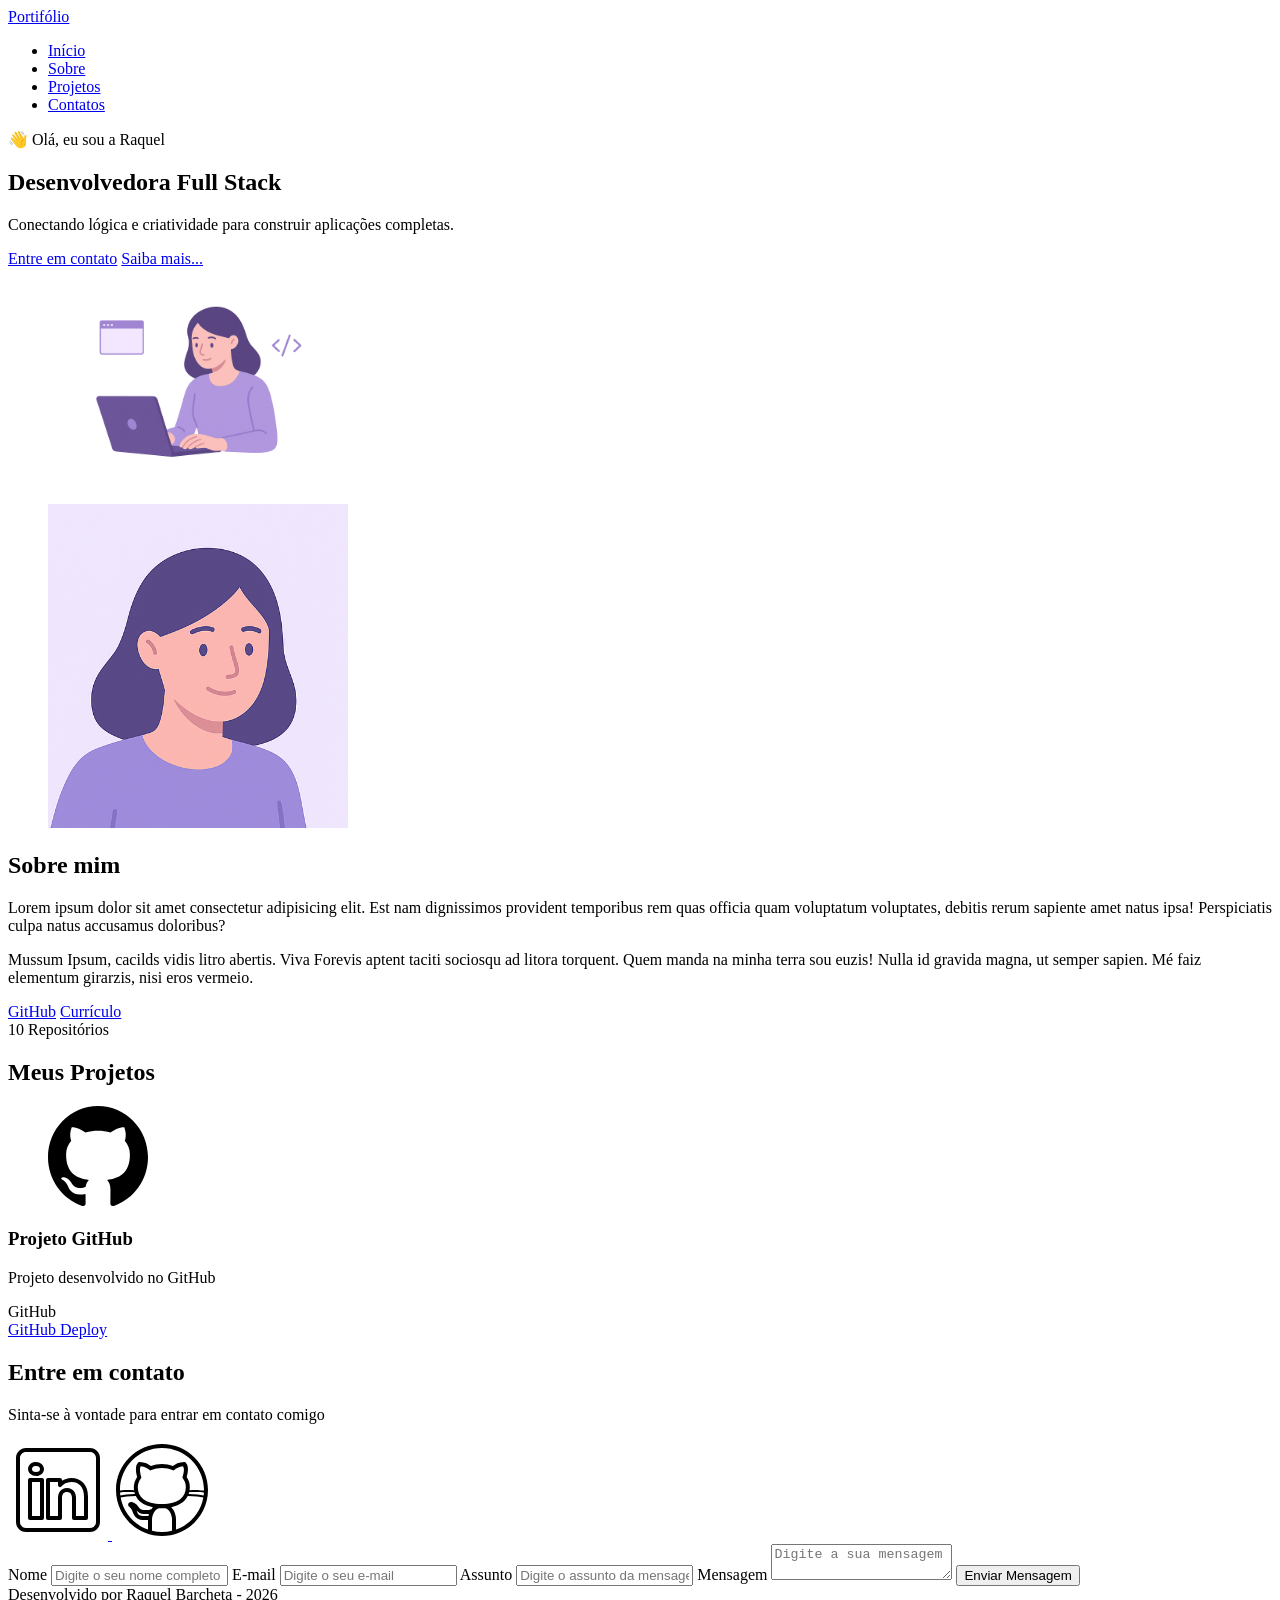
==== index.html @ bb1a2315 "New Feature: Criação do menu e Sucess" ====
<!DOCTYPE html>
<html lang="pt-br">
<head>
    <meta charset="UTF-8">
    <meta name="viewport" content="width=device-width, initial-scale=1.0">

    <meta name="author" content="Raquel Barcheta">

    <meta name="description" content="Portfólio Pessoal da Raquel Barcheta, 
                desenvolvedora Full Stack em formação. 
                Conheça meus projetos e entre em contato através das minhas redes.">            <meta name="author" content="Raquel Barcheta">

    <meta name="robots" content="index, follow">

    <link rel="icon" type="image/svg+xml" href="./assets/img/favicon.svg">

    <title>Portifólio da Raquel Barcheta</title>
</head>
<body>

    <!-- Cabeçalho da Página -->
    <header>

        <!-- Título do cabeçalho -->
        <a href="index.html" id="titulo">Portifólio</a>

        <!-- Menu de Navegação  -->
        <nav>
            <ul class="menu-list">
                <li><a href="#hero">Início</a> </li>
                <li><a href="#about">Sobre</a> </li>
                <li><a href="#projects">Projetos</a> </li>
                <li><a href="#contact">Contatos</a> </li>
            </ul>
        </nav>

    </header>

    <!-- Seção Principal da Página -->
    <main>

        <!-- Seção Hero -->
         <selection id="hero" class="section-container hero-container">

            <!-- Boas Vindas -->
             <article>
                <span>👋 Olá, eu sou a Raquel</span>
                <h1>Desenvolvedora Full Stack</h1>
                <p>Conectando lógica e criatividade para construir aplicações completas.</p>

                <div>
                    <a href="#contact">Entre em contato</a>
                    <a href="#about">Saiba mais...</a>
                </div>

             </article>

             <!-- Imagem da Seção Hero -->
              <figure class="hero-image">
                <img 
                src="./assets/img/foto_dev_woman.svg"
                width="300px"
                alt="Foto do autor do site"
                class="float-animation"
                > 
              </figure>

         </selection>

         <!-- Seção Sobre mim -->
         <selection id="about" class="section-container about-container">

            <!-- Imagem da Seção About -->
            <figure class="about-image">
                <img
                src="./assets/img/avatar_dev_woman.svg"
                width="300px"
                alt="Foto - Perfil do autor do site"
                >
            </figure>

            <!-- Conteúdo da Seção About -->
             <article class="about-content">
                 
                 <h2>Sobre mim</h2>
                 <p>Lorem ipsum dolor sit amet consectetur adipisicing elit. Est nam dignissimos provident temporibus rem quas officia quam voluptatum voluptates, debitis rerum sapiente amet natus ipsa! Perspiciatis culpa natus accusamus doloribus?
                 </p>
                 <p>Mussum Ipsum, cacilds vidis litro abertis.  Viva Forevis aptent taciti sociosqu ad litora torquent. Quem manda na minha terra sou euzis! Nulla id gravida magna, ut semper sapien. Mé faiz elementum girarzis, nisi eros vermeio.
                 </p>

                 <!-- Links (Github + Currículo) e Dados do GitHub -->
                  <div class="about-buttons-data">

                    <!-- Links -->
                     <div class="buttons-container">
                        <a href="#" target="_blank" class="botao">GitHub</a>
                        <a href="#" target="_blank" class="botao-outline">Currículo</a>
                     </div>

                     <!-- Dados - Repósitório do Github -->
                      <div class="data-container">

                        <!-- Numero de Seguidores -->
                         <div class="data-item">
                            <span class="data-number">10</span>
                            <span class="data-label">Repositórios</span>
                         </div>

                     </div>

                  </div>
             </article>
            
         </selection>

         <!-- Seção Projetos -->
         <selection id="projects">
            
            <h2>Meus Projetos</h2>
 
            <!-- Swiper Container -->
            <div class="swiper projects-swiper">
                        
            <!-- Ícone da Tecnologia padrão do projeto -->
            <figure class="project-image">
            <img src="./assets/icons/languages/github.svg"
            alt="Ícone do GitHub"
            width="100px"
            >

            </figure>
            
            <!-- Conteúdo do Projeto -->
            <div class="project-content">
            
            <h3>Projeto GitHub</h3>
            <p>Projeto desenvolvido no GitHub</p>
            
            <!-- Tags do Projeto -->
            <div class="project-tags">

            <span class="tag">GitHub</span>
            
            </div>
            
            <!-- Links do Projeto -->
            <div class="project-buttons">
            <a href="#" target="_blank" class="botao botao-sm">
            GitHub
            </a>

            <a href="#" target="_blank" class="botao-outline botao-sm">
            Deploy
            </a>
            </div>
            
            </div>
            
            </article>
            
            </div>
            
            </div>
            
            <!-- Botões de Navegação -->
            <div class="swiper-button-next"></div>
            <div class="swiper-button-prev"></div>
            
            <!-- Paginação -->
            <div class="swiper-pagination"></div>
            
            </div>
            
         </selection>

         <!-- Seção Contatos -->
         <selection id="contact" class="section-container contact-container">

            <!-- Redes Sociais -->
             <article>

                <h2>Entre em contato</h2>
                <p>Sinta-se à vontade para entrar em contato comigo</p>

                <!-- Links para as Redes Sociais -->
                 <div class="social-container">

                    <a href="#" target="_blank" class="social-icon" aria-label="LinkedIn">
                        <img
                        src="./assets/icons/social/linkedin.svg"
                        alt="Link para o LinkedIn"
                        >
                    </a>

                    <a href="#" target="_blank" class="social-icon" aria-label="GitHub">
                        <img
                        src="./assets/icons/social/github.svg"
                        alt="Link para o GitHub"
                        >
                    </a>

                 </div>
             </article>


             <!-- Formulário de Contato -->
              <form id="formulario">

                <label for="nome">Nome</label>
                <input id="nome" name="nome" type="text" placeholder="Digite o seu nome completo">
                <span id="erro-nome"></span>

                <label for="email">E-mail</label>
                <input id="email" name="email" type="text" placeholder="Digite o seu e-mail">
                <span id="erro-email"></span>

                <label for="assunto">Assunto</label>
                <input id="assunto" name="assunto" type="text" placeholder="Digite o assunto da mensagem">
                <span id="erro-assunto"></span>

                <label for="mensagem">Mensagem</label>
                <textarea id="mensagem" name="mensagem" type="text" placeholder="Digite a sua mensagem"></textarea>
                <span id="erro-mensagem"></span>

                <button class="botao" type="submit">Enviar Mensagem</button>

              </form>
            
         </selection>


    </main>

    <!-- Rodapé da Página -->
    <footer>
        Desenvolvido por Raquel Barcheta - 2026
    </footer>

</body>
</html>
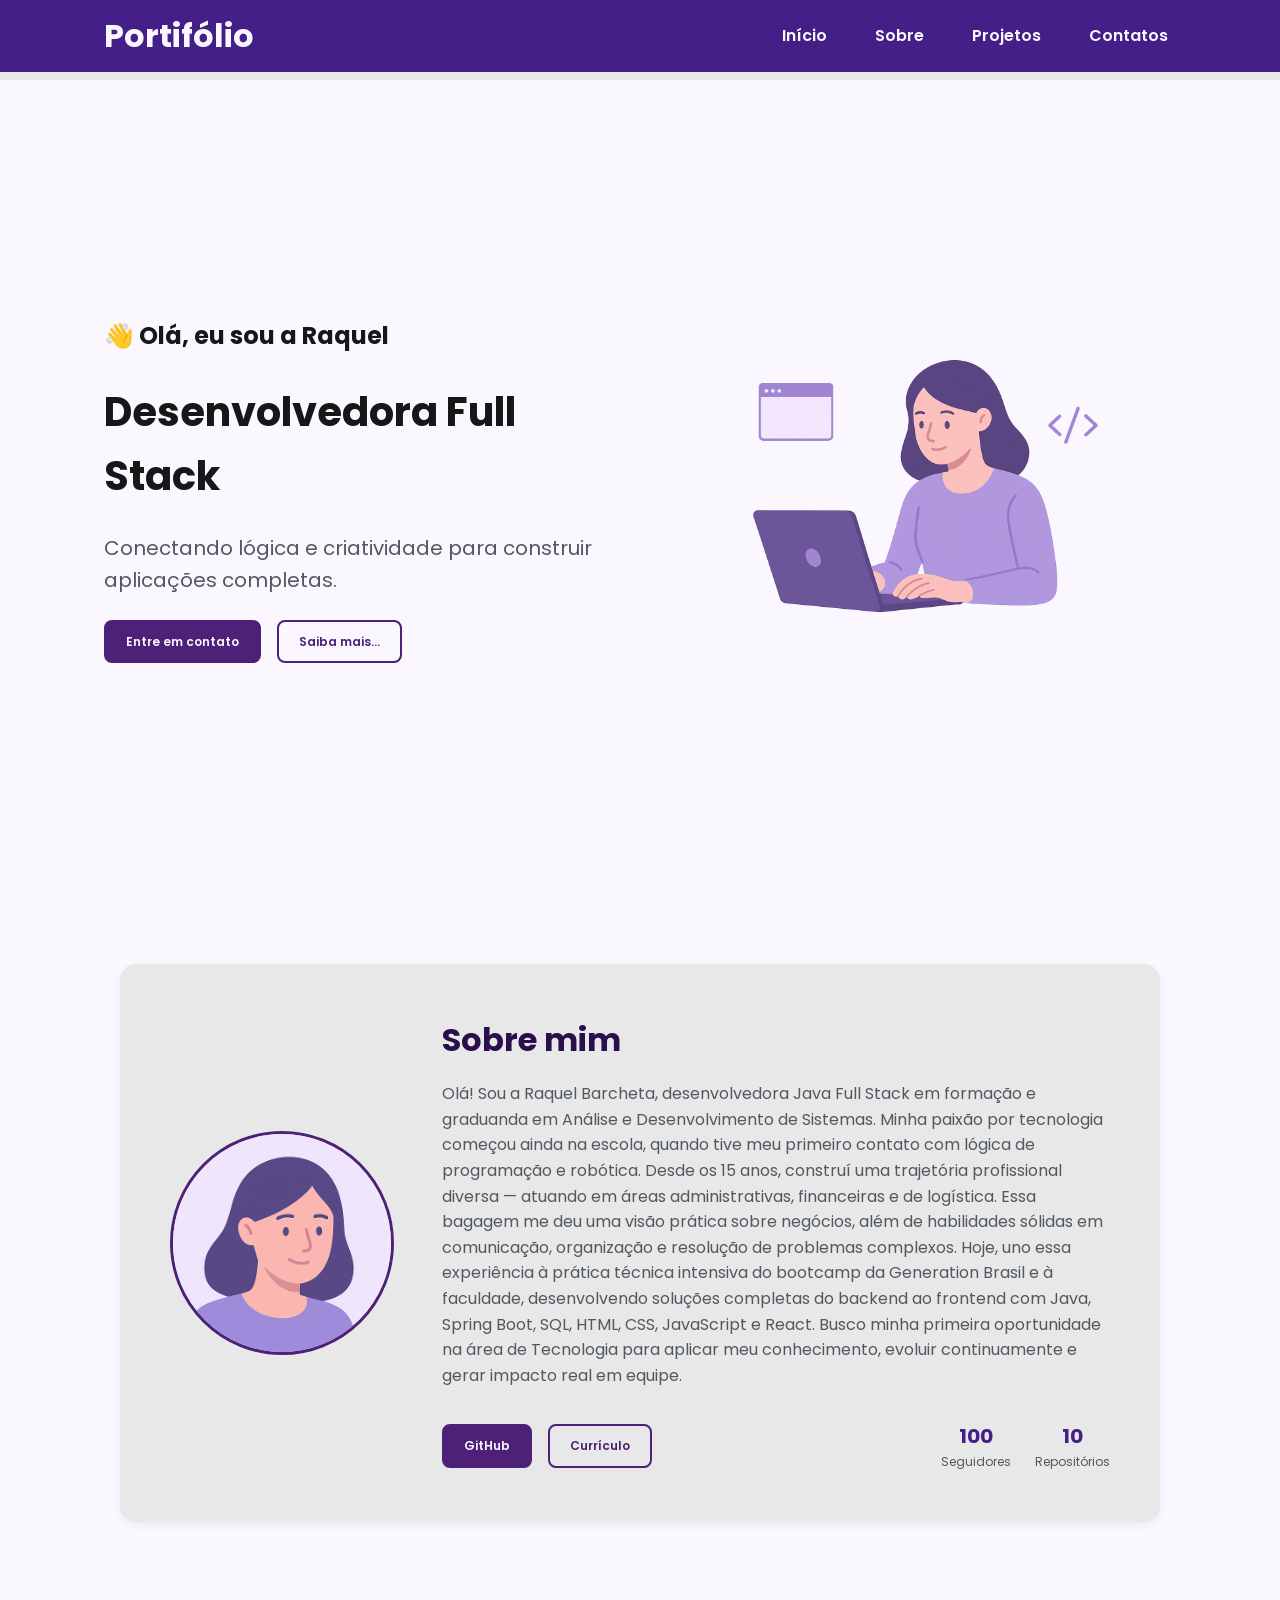
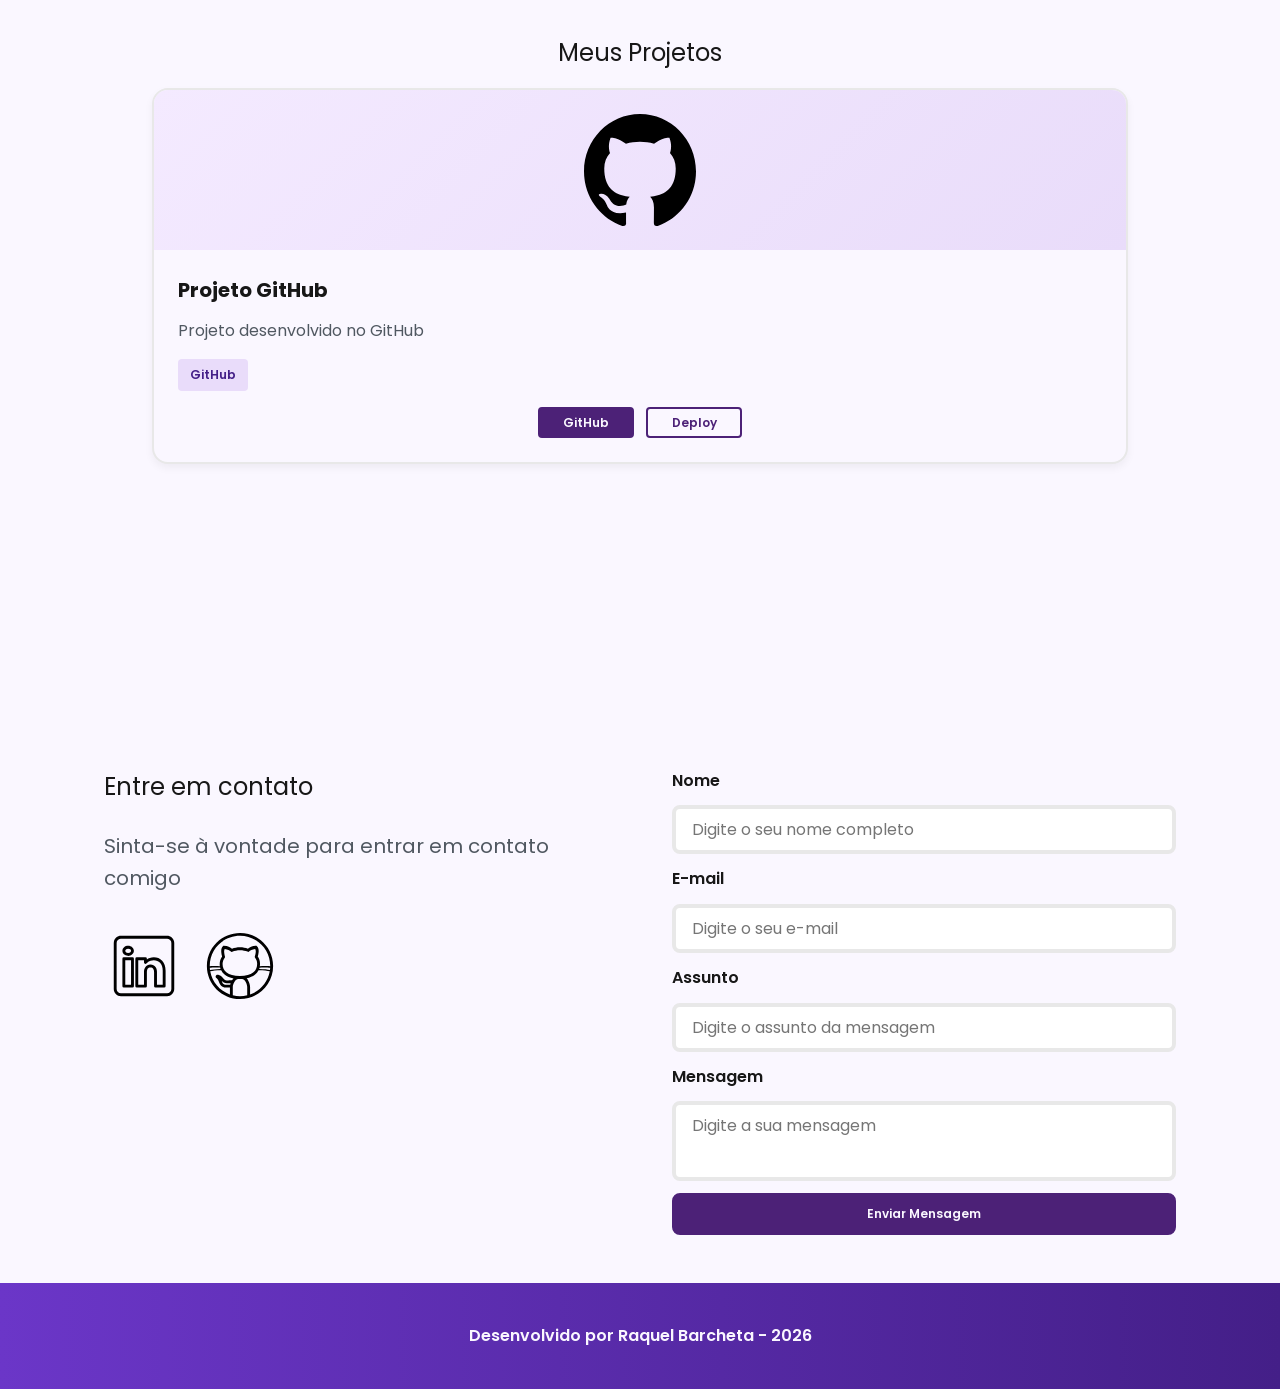
==== commit 60aec980: "Adicionando estilização" ====
--- a/index.html
+++ b/index.html
@@ -1,210 +1,207 @@
 <!DOCTYPE html>
 <html lang="pt-br">
+
 <head>
+
+    <!-- Fontes do Google -->
+    <link rel="preconnect" href="https://fonts.googleapis.com">
+    <link rel="preconnect" href="https://fonts.gstatic.com" crossorigin>
+    
+    <!-- Fonte do Google - Poppins -->
+    <link href="https://fonts.googleapis.com/css2?family=Poppins&display=swap" rel="stylesheet">
+
     <meta charset="UTF-8">
     <meta name="viewport" content="width=device-width, initial-scale=1.0">
 
     <meta name="author" content="Raquel Barcheta">
 
-    <meta name="description" content="Portfólio Pessoal da Raquel Barcheta, 
-                desenvolvedora Full Stack em formação. 
-                Conheça meus projetos e entre em contato através das minhas redes.">            <meta name="author" content="Raquel Barcheta">
+    <meta name="description" content="Portifólio Pessoal da Raquel Barcheta, desenvolvedora Full Stack em formação. Conheça meus projetos e entre em contato através das minhas redes.">
 
     <meta name="robots" content="index, follow">
 
     <link rel="icon" type="image/svg+xml" href="./assets/img/favicon.svg">
+
+    <!-- CSS principal da página -->
+    <link rel="stylesheet" href="./assets/css/styles.css">
 
     <title>Portifólio da Raquel Barcheta</title>
 </head>
+
 <body>
 
-    <!-- Cabeçalho da Página -->
+    <!-- Cabeçalho da página -->
     <header>
 
-        <!-- Título do cabeçalho -->
-        <a href="index.html" id="titulo">Portifólio</a>
-
-        <!-- Menu de Navegação  -->
-        <nav>
-            <ul class="menu-list">
-                <li><a href="#hero">Início</a> </li>
-                <li><a href="#about">Sobre</a> </li>
-                <li><a href="#projects">Projetos</a> </li>
-                <li><a href="#contact">Contatos</a> </li>
-            </ul>
-        </nav>
+        <div class="menu-content">
+
+            <!-- Título do cabeçalho -->
+            <a href="index.html" id="titulo">Portifólio</a>
+
+            <!-- Menu de navegação opções -->
+            <nav>
+                <ul class="menu-list">
+                    <li><a href="#hero">Início</a></li>
+                    <li><a href="#about">Sobre</a></li>
+                    <li><a href="#projects">Projetos</a></li>
+                    <li><a href="#contact">Contatos</a></li>
+                </ul>
+            </nav>
+        </div>
 
     </header>
 
-    <!-- Seção Principal da Página -->
+    <!-- Seção principal da página -->
     <main>
 
         <!-- Seção Hero -->
-         <selection id="hero" class="section-container hero-container">
-
-            <!-- Boas Vindas -->
-             <article>
+        <section id="hero" class="section-container hero-container">
+
+            <!-- Mensagem de Boas-vindas -->
+            <article class="hero-content">
                 <span>👋 Olá, eu sou a Raquel</span>
                 <h1>Desenvolvedora Full Stack</h1>
                 <p>Conectando lógica e criatividade para construir aplicações completas.</p>
 
-                <div>
-                    <a href="#contact">Entre em contato</a>
-                    <a href="#about">Saiba mais...</a>
-                </div>
-
-             </article>
-
-             <!-- Imagem da Seção Hero -->
-              <figure class="hero-image">
-                <img 
-                src="./assets/img/foto_dev_woman.svg"
-                width="300px"
-                alt="Foto do autor do site"
-                class="float-animation"
-                > 
-              </figure>
-
-         </selection>
-
-         <!-- Seção Sobre mim -->
-         <selection id="about" class="section-container about-container">
-
-            <!-- Imagem da Seção About -->
+                <div class="buttons-container">
+                    <a href="#contact" class="botao">Entre em contato</a>
+                    <a href="#about" class="botao-outline">Saiba mais...</a>
+                </div>
+
+            </article>
+
+            <!-- Imagem da seção Hero -->
+            <figure class="hero-image">
+                <img src="./assets/img/foto_dev_woman.svg" alt="Foto do autor do site" class="float-animation">
+            </figure>
+
+        </section>
+
+        <!-- Seção Sobre mim -->
+        <section id="about" class="section-container about-container">
+
+            <!-- Imagem da seção About -->
             <figure class="about-image">
-                <img
-                src="./assets/img/avatar_dev_woman.svg"
-                width="300px"
-                alt="Foto - Perfil do autor do site"
-                >
+                <img src="./assets/img/avatar_dev_woman.svg" width="300px" alt="Foto - Perfil do autor do site">
             </figure>
 
-            <!-- Conteúdo da Seção About -->
-             <article class="about-content">
-                 
-                 <h2>Sobre mim</h2>
-                 <p>Lorem ipsum dolor sit amet consectetur adipisicing elit. Est nam dignissimos provident temporibus rem quas officia quam voluptatum voluptates, debitis rerum sapiente amet natus ipsa! Perspiciatis culpa natus accusamus doloribus?
-                 </p>
-                 <p>Mussum Ipsum, cacilds vidis litro abertis.  Viva Forevis aptent taciti sociosqu ad litora torquent. Quem manda na minha terra sou euzis! Nulla id gravida magna, ut semper sapien. Mé faiz elementum girarzis, nisi eros vermeio.
-                 </p>
-
-                 <!-- Links (Github + Currículo) e Dados do GitHub -->
-                  <div class="about-buttons-data">
+            <!-- Conteúdo da seção About -->
+            <article class="about-content">
+                <h2>Sobre mim</h2>
+                <p>Olá! Sou a Raquel Barcheta, desenvolvedora Java Full Stack em formação e graduanda em Análise e Desenvolvimento de Sistemas.
+                Minha paixão por tecnologia começou ainda na escola, quando tive meu primeiro contato com lógica de programação e robótica. Desde os 15 anos, construí uma trajetória profissional diversa — atuando em áreas administrativas, financeiras e de logística.
+                Essa bagagem me deu uma visão prática sobre negócios, além de habilidades sólidas em comunicação, organização e resolução de problemas complexos.
+                Hoje, uno essa experiência à prática técnica intensiva do bootcamp da Generation Brasil e à faculdade, desenvolvendo soluções completas do backend ao frontend com Java, Spring Boot, SQL, HTML, CSS, JavaScript e React.
+                Busco minha primeira oportunidade na área de Tecnologia para aplicar meu conhecimento, evoluir continuamente e gerar impacto real em equipe.</p>
+
+                <!-- Links (GitHub, Currículo e Dados do GitHub) -->
+                <div class="about-buttons-data">
 
                     <!-- Links -->
-                     <div class="buttons-container">
+                    <div class="buttons-container">
                         <a href="#" target="_blank" class="botao">GitHub</a>
                         <a href="#" target="_blank" class="botao-outline">Currículo</a>
-                     </div>
-
-                     <!-- Dados - Repósitório do Github -->
-                      <div class="data-container">
-
-                        <!-- Numero de Seguidores -->
-                         <div class="data-item">
+                    </div>
+
+                    <!-- Dados - Repositório GitHub -->
+                    <div class="data-container">
+
+                        <!-- Número de seguidores -->
+                        <div class="data-item">
+                            <span class="data-number">100</span>
+                            <span class="data-label">Seguidores</span>
+                        </div>
+
+                        <!-- Número de repositórios -->
+                        <div class="data-item">
                             <span class="data-number">10</span>
                             <span class="data-label">Repositórios</span>
-                         </div>
-
-                     </div>
-
-                  </div>
-             </article>
-            
-         </selection>
-
-         <!-- Seção Projetos -->
-         <selection id="projects">
-            
+                        </div>
+
+                    </div>
+
+                </div>
+
+            </article>
+
+        </section>
+
+        <!-- Seção de Projetos -->
+        <section id="projects" class="section-container projects-container">
+
             <h2>Meus Projetos</h2>
- 
-            <!-- Swiper Container -->
+
+            <!-- Swiper Container - Carrossel, conjunto inteiro -->
             <div class="swiper projects-swiper">
-                        
-            <!-- Ícone da Tecnologia padrão do projeto -->
-            <figure class="project-image">
-            <img src="./assets/icons/languages/github.svg"
-            alt="Ícone do GitHub"
-            width="100px"
-            >
-
-            </figure>
-            
-            <!-- Conteúdo do Projeto -->
-            <div class="project-content">
-            
-            <h3>Projeto GitHub</h3>
-            <p>Projeto desenvolvido no GitHub</p>
-            
-            <!-- Tags do Projeto -->
-            <div class="project-tags">
-
-            <span class="tag">GitHub</span>
-            
+                <!-- Passagem dos cards - Faz o efeito -->
+                <div class="swiper-wrapper">
+
+                    <!-- Slide que vai estar dentro da wrapper -->
+                    <div class="swiper-slide">
+
+                        <!-- Card e o seu conteúdo -->
+                        <article class="project-card">
+
+                            <!-- Ícone da Tecnologia padrão do projeto -->
+                            <figure class="project-image">
+                                <img src="./assets/icons/languages/github.svg" alt="Ícone do GitHub" width="100px">
+                            </figure>
+
+                            <!-- Conteúdo do Card -->
+                            <div class="project-content">
+
+                                <h3>Projeto GitHub</h3>
+                                <p>Projeto desenvolvido no GitHub</p>
+
+                                <!-- Tags do Projeto -->
+                                <div class="project-tags">
+                                    <span class="tag">GitHub</span>
+                                </div>
+
+                                <!-- Links do Projeto -->
+                                <div class="project-buttons">
+                                    <a href="#" target="_blank" class="botao botao-sm">GitHub</a>
+                                    <a href="#" target="_blank" class="botao-outline botao-sm">Deploy</a>
+                                </div>
+
+                            </div>
+
+                        </article>
+                    </div>
+                </div>
+
+                <!-- Botões de Navegação -->
+                <div class="swiper-button-next"></div>
+                <div class="swiper-button-prev"></div>
+
+                <!-- Paginação -->
+                <div class="swiper-pagination"></div>
+
             </div>
-            
-            <!-- Links do Projeto -->
-            <div class="project-buttons">
-            <a href="#" target="_blank" class="botao botao-sm">
-            GitHub
-            </a>
-
-            <a href="#" target="_blank" class="botao-outline botao-sm">
-            Deploy
-            </a>
-            </div>
-            
-            </div>
-            
-            </article>
-            
-            </div>
-            
-            </div>
-            
-            <!-- Botões de Navegação -->
-            <div class="swiper-button-next"></div>
-            <div class="swiper-button-prev"></div>
-            
-            <!-- Paginação -->
-            <div class="swiper-pagination"></div>
-            
-            </div>
-            
-         </selection>
-
-         <!-- Seção Contatos -->
-         <selection id="contact" class="section-container contact-container">
-
-            <!-- Redes Sociais -->
-             <article>
-
+        </section>
+
+        <!-- Seção de Contatos -->
+        <section id="contact" class="section-container contact-container">
+
+            <!-- Redes sociais -->
+            <article class="contact-info">
                 <h2>Entre em contato</h2>
                 <p>Sinta-se à vontade para entrar em contato comigo</p>
 
-                <!-- Links para as Redes Sociais -->
-                 <div class="social-container">
-
+                <!-- Links para as redes sociais -->
+                <div class="social-container">
                     <a href="#" target="_blank" class="social-icon" aria-label="LinkedIn">
-                        <img
-                        src="./assets/icons/social/linkedin.svg"
-                        alt="Link para o LinkedIn"
-                        >
+                        <img src="./assets/icons/social/linkedin.svg" alt="Link para o LinkedIn">
                     </a>
 
                     <a href="#" target="_blank" class="social-icon" aria-label="GitHub">
-                        <img
-                        src="./assets/icons/social/github.svg"
-                        alt="Link para o GitHub"
-                        >
+                        <img src="./assets/icons/social/github.svg" alt="Link para o GitHub">
                     </a>
-
-                 </div>
-             </article>
-
-
-             <!-- Formulário de Contato -->
-              <form id="formulario">
+                </div>
+
+            </article>
+
+            <!-- Formulário de contato -->
+            <form id="formulario">
 
                 <label for="nome">Nome</label>
                 <input id="nome" name="nome" type="text" placeholder="Digite o seu nome completo">
@@ -219,22 +216,22 @@
                 <span id="erro-assunto"></span>
 
                 <label for="mensagem">Mensagem</label>
-                <textarea id="mensagem" name="mensagem" type="text" placeholder="Digite a sua mensagem"></textarea>
+                <textarea id="mensagem" name="mensagem" placeholder="Digite a sua mensagem"></textarea>
                 <span id="erro-mensagem"></span>
 
                 <button class="botao" type="submit">Enviar Mensagem</button>
 
-              </form>
-            
-         </selection>
-
+            </form>
+
+        </section>
 
     </main>
 
-    <!-- Rodapé da Página -->
+    <!-- Rodapé da página -->
     <footer>
         Desenvolvido por Raquel Barcheta - 2026
     </footer>
 
 </body>
+
 </html>
--- a/assets/css/styles.css
+++ b/assets/css/styles.css
@@ -0,0 +1,675 @@
+* {
+  margin: 0;
+  padding: 0;
+  box-sizing: border-box;
+  font-family: 'Poppins', sans-serif;
+  font-weight: 400;
+  text-decoration: none;
+  outline: none;
+}
+ 
+/* Variáveis */
+:root {
+    /* Paleta de Cores - Purple */
+    --purple-50: #f4eaff;
+    --purple-100: #e9dcfa;
+    --purple-200: #cdb3f0;
+    --purple-300: #b186e5;
+    --purple-400: #9460db;
+    --purple-500: #6b36c8;
+    --purple-600: #5b2ca0;
+    --purple-700: #4c2177;
+    --purple-800: #441f88;
+    --purple-900: #2a0e4d;
+    --purple-950: #1a0730;
+ 
+    /* Cores Neutras */
+    --gray-200: #e8e8e8;
+    --gray-400: #505861;
+    --black: #171717;
+    --white: #FAF7FF;
+ 
+    /* Cores de Estado */
+    --error: #e63946;
+ 
+    /* Sombras */
+    --shadow-sm: 0 0.25rem 0.5rem rgba(0, 0, 0, 0.05);
+    --shadow-md: 0 0.25rem 0.75rem rgba(107, 54, 200, 0.3);
+    --shadow-lg: 0 0.5rem 1.5rem rgba(107, 54, 200, 0.2);
+ 
+    /* Espaçamentos */
+    --spacing-xs: 0.5rem;
+    --spacing-sm: 1rem;
+    --spacing-md: 1.5rem;
+    --spacing-lg: 2rem;
+    --spacing-xl: 3rem;
+    --spacing-2xl: 4rem;
+ 
+    /* Tamanhos de Fonte */
+    --text-sm: 0.75rem;
+    --text-base: 1rem;
+    --text-lg: 1.25rem;
+    --text-xl: 1.5rem;
+    --text-2xl: 2rem;
+    --text-3xl: 2.5rem;
+ 
+    /* Border Radius */
+    --radius-sm: 0.25rem;
+    --radius-md: 0.5rem;
+    --radius-lg: 1rem;
+    --radius-xl: 2rem;
+    --radius-full: 50%;
+ 
+    /* Animação Padrão */
+    --transition-default: all 0.3s ease;
+}
+ 
+html {
+  scroll-behavior: smooth;
+}
+ 
+body {
+  display: flex;
+  flex-direction: column;
+  min-height: 100vh;
+  background-color: var(--white);
+  line-height: 1.6;
+  color: var(--black);
+}
+ 
+main {
+  flex: 1;
+}
+ 
+/* Seções - Base Comum */
+ 
+.section-container{
+  max-width: 70rem;
+  margin: 0 auto;
+  padding: var(--spacing-xl) var(--spacing-md);
+  scroll-margin-top: 6rem;
+}
+ 
+/* Botões */
+ 
+.buttons-container{
+  display: flex;
+  gap: var(--spacing-sm);
+}
+ 
+.botao,
+.botao-outline{
+  display: inline-block;
+  padding: 0.75rem 2rem;
+  border: 0.15rem solid transparent;
+  border-radius: var(--radius-md);
+  font-size: var(--text-base);
+  font-weight: 600;
+  text-align: center;
+  cursor: pointer;
+  transition: var(--transition-default);
+}
+ 
+.botao{
+  border-color: var(--purple-700);
+  background-color: var(--purple-500);
+  color: var(--white);
+}
+ 
+.botao:hover{
+  border-color: var(--purple-800);
+  background-color: var(--purple-700);
+  box-shadow: var(--shadow-md);
+  transform: translateY(-0.25rem);
+}
+ 
+.botao-outline{
+  border-color: var(--purple-700);
+  background-color: transparent;
+  color: var(--purple-700);
+}
+ 
+.botao-outline:hover{
+  border-color: var(--purple-700);
+  background-color: var(--purple-500);
+  color: var(--white);
+  transform: translateY(-0.25rem);
+}
+ 
+/* Botões pequenos - Card Projetos */
+ 
+.botao.botao-sm,
+.botao-outline.botao-sm {
+  min-width: 6rem;
+  padding: 0.25rem var(--spacing-sm);
+  border-width: 0.125rem;
+  border-radius: 0.25rem;
+  font-size: var(--text-sm);
+}
+ 
+/* Seção Header - Cabeçalho e Menu */
+ 
+header{
+  position: sticky;
+  top: 0;
+  z-index: 1000;
+  width: 100%;
+  height: 5rem;
+  border-bottom: var(--spacing-xs) solid var(--gray-200);
+  box-shadow: var(--purple-800);
+  background-color: var(--purple-800);
+}
+ 
+header a {
+  font-weight: 600;
+  color: var(--white);
+  transition: color 0.3s ease;
+}
+ 
+header a:hover {
+  color: var(--purple-100);
+}
+ 
+#titulo{
+  font-size: var(--text-2xl);
+  font-weight: 700;
+}
+ 
+.menu-content {
+  display: flex;
+  justify-content: space-between;
+  align-items: center;
+  max-width: 70rem;
+  height: 100%;
+  margin: 0 auto;
+  padding: 0 var(--spacing-md);
+}
+ 
+.menu-list {
+  display: flex;
+  gap: var(--spacing-lg);
+  list-style: none;
+}
+ 
+.menu-list a {
+  padding: var(--spacing-xs);
+}
+ 
+/* Seção Hero */
+.hero-container {
+  display: flex;
+  align-items: center;
+  gap: var(--spacing-2xl);
+  min-height: calc(100vh - 5rem);
+}
+ 
+.hero-content {
+  display: flex;
+  flex: 1;
+  flex-direction: column;
+  gap: var(--spacing-md);
+}
+ 
+.hero-content span {
+  font-size: var(--text-xl);
+  font-weight: 700;
+}
+ 
+.hero-content h1 {
+  font-size: var(--text-3xl);
+  font-weight: 700;
+}
+ 
+/* Configura todos os Paragrafos */
+ 
+.hero-content p,
+.about-content p,
+.contact-info p {
+  font-size: var(--text-lg);
+  color: var(--gray-400);
+}
+ 
+.hero-image {
+  display: flex;
+  flex: 1;
+  justify-content: center;
+}
+ 
+.hero-image img {
+  width: 100%;
+  max-width: 100%;
+  border-radius: var(--radius-xl);
+}
+
+/* Animação Flutuante */
+
+@keyframes float {
+  0%,
+  100% {
+    transform: translateY(0);
+   } 
+
+   50% {
+
+    transform: translateY(-1.25rem);
+
+   }
+ 
+}
+ 
+/* Usa animação */
+.float-animation {
+  animation: float 3s ease-in-out infinite;
+}
+
+/* Seção - Sobre Mim */
+
+.about-container {
+   scroll-margin-top: 3rem;
+   display: flex;
+   align-items: center;
+   gap: var(--spacing-xl);
+   max-width: 65rem;
+   margin: var(--spacing-2xl) auto;
+   padding: var(--spacing-xl);
+   border: 0.15rem solid var(--gray-200);
+   border-radius: var(--radius-lg);
+   background-color: var(--gray-200);
+   box-shadow: var(--shadow-sm);
+}
+
+.about-image {
+   display: flex;
+   justify-content: center;
+   align-items: center;
+   flex-shrink: 0;
+   width: 14rem;
+   height: 14rem;
+   border: 0.2rem solid var(--purple-700);
+   border-radius: 50%;
+   background: linear-gradient(135deg, var(--purple-50) 0%, var(--purple-100) 100%);
+   overflow: hidden;
+}
+
+.about-image img {
+   width: 100%;
+   height: 100%;
+   object-fit: cover;
+}
+
+.about-content {
+   display: flex;
+   flex: 1;
+   flex-direction: column;
+   text-align: left;
+}
+
+.about-content h2 {
+   margin-bottom: var(--spacing-sm);
+   font-size: var(--text-2xl);
+   font-weight: 700;
+   color: var(--purple-900);
+}
+
+.about-content p {
+   margin-bottom: var(--spacing-lg);
+   font-size: var(--text-base);
+   line-height: 1.6;
+   color: var(--gray-400);
+}
+
+/* Botões e Dados */
+
+.about-buttons-data {
+   display: flex;
+   justify-content: space-between;
+   align-items: center;
+   gap: var(--spacing-md);
+   margin-top: auto;
+}
+
+.buttons-container {
+   display: flex;
+   gap: var(--spacing-sm);
+}
+
+.botao {
+   padding: 0.625rem 1.25rem;
+   border-radius: var(--radius-md);
+   background-color: var(--purple-700);
+   font-size: var(--text-sm);
+   font-weight: 600;
+   color: var(--white);
+   text-decoration: none;
+   transition: var(--transition-default);
+}
+
+.botao:hover {
+   background-color: var(--purple-800);
+}
+
+.botao-outline {
+   padding: 0.625rem 1.25rem;
+   border: 0.125rem solid var(--purple-700);
+   border-radius: var(--radius-md);
+   background-color: transparent;
+   font-size: var(--text-sm);
+   font-weight: 600;
+   color: var(--purple-700);
+   text-decoration: none;
+   transition: var(--transition-default);
+}
+
+.botao-outline:hover {
+   background-color: var(--purple-700);
+   color: var(--white);
+}
+
+.data-container {
+   display: flex;
+   gap: var(--spacing-md);
+}
+
+.data-item {
+   display: flex;
+   flex-direction: column;
+   align-items: center;
+}
+
+.data-number {
+   font-size: var(--text-lg);
+   font-weight: 700;
+   color: var(--purple-800);
+}
+
+.data-label {
+   font-size: var(--text-sm);
+   color: var(--gray-400);
+}
+
+/* Projects */
+
+.projects-container {
+   scroll-margin-top: 3rem;
+   margin: var(--spacing-2xl) auto;
+   text-align: center;
+}
+
+.projects-swiper {
+   position: relative;
+   width: 100%;
+   padding: var(--spacing-sm) var(--spacing-xl) var(--spacing-xl);
+   overflow: hidden;
+}
+
+/* Card Projetos */
+
+.project-card {
+   display: flex;
+   flex-direction: column;
+   width: 100%;
+   height: 100%;
+   border: 0.15rem solid var(--gray-200);
+   border-radius: var(--radius-lg);
+   background-color: var(--white);
+   box-shadow: var(--shadow-sm);
+   overflow: hidden;
+   transition: var(--transition-default);
+}
+
+.project-card:hover {
+   box-shadow: var(--spacing-lg);
+}
+
+.project-image {
+   display: flex;
+   justify-content: center;
+   align-items: center;
+   width: 100%;
+   height: 10rem;
+   background: linear-gradient(135deg, var(--purple-50) 0%, var(--purple-100) 100%);
+}
+
+.project-image img {
+   width: 75%;
+   height: 75%;
+   max-width: 7rem;
+   max-height: 7rem;
+   object-fit: contain;
+   transition: transform 0.3s ease;
+}
+
+.project-content {
+   display: flex;
+   flex: 1;
+   flex-direction: column;
+   padding: var(--spacing-md);
+   text-align: left;
+}
+
+.project-content h3 {
+   margin-bottom: 0.75rem;
+   font-size: var(--text-lg);
+   font-weight: 700;
+}
+
+.project-content p {
+   flex: 1;
+   margin-bottom: var(--spacing-sm);
+   font-size: var(--text-base);
+   color: var(--gray-400);
+}
+
+.project-tags {
+   display: flex;
+   flex-wrap: wrap;
+   gap: var(--spacing-xs);
+}
+
+.tag{
+   padding: 0.375rem 0.75rem;
+   border-radius: var(--radius-sm);
+   background-color: var(--purple-100);
+   font-size: var(--text-sm);
+   font-weight: 600;
+   color: var(--purple-800);
+}
+
+.project-buttons {
+   display: flex;
+   justify-content: center;
+   align-items: center;
+   gap: 0.75rem;
+   margin-top: var(--spacing-sm);
+}
+
+/* Configuração do Swiper */
+ 
+.swiper-wrapper {
+    align-items: stretch;
+}
+ 
+.swiper-slide {
+    display: flex;
+    height: auto;
+}
+ 
+/* Botões do Swiper (navegação) */
+.swiper-button-next,
+.swiper-button-prev {
+    width: 3rem;
+    height: 3rem;
+}
+ 
+.swiper-button-next:after,
+.swiper-button-prev:after {
+    font-size: var(--text-lg);
+    color: var(--purple-500);
+}
+ 
+.swiper-button-next:hover:after,
+.swiper-button-prev:hover:after {
+    color: var(--purple-800);
+}
+ 
+/* Indicadores de paginação */
+.swiper-pagination-bullet {
+    width: 0.75rem;
+    height: 0.75rem;
+    background-color: var(--gray-200);
+    opacity: 1;
+}
+ 
+.swiper-pagination-bullet-active {
+    width: var(--spacing-lg);
+    border-radius: var(--radius-sm);
+    background-color: var(--purple-500);
+}
+
+/* Seção de Contatos */
+
+.contact-container {
+   display: grid;
+   grid-template-columns: 1fr 1fr;
+   gap: var(--spacing-2xl);
+}
+
+/* Redes Sociais */
+
+.contact-info h2 {
+   margin-bottom: var(--spacing-md);
+}
+
+.contact-info p {
+   margin-bottom: var(--spacing-lg);
+}
+
+.social-container {
+   display: flex;
+   justify-content: flex-start;
+   align-items: center;
+   gap: var(--spacing-sm);
+}
+
+.social-icon {
+   width: 5rem;
+   height: 5rem;
+   padding: 0.25rem;
+   border-radius: var(--radius-md);
+   transition: var(--transition-default);
+}
+
+.social-icon img {
+   width: 100%;
+   filter: brightness(0) saturate(100%);
+   transition: filter 0.3s ease;
+}
+
+.social-icon img:hover {
+  filter: brightness(0) 
+          saturate(100%) 
+          invert(42%) 
+          sepia(93%) 
+          saturate(1352%) 
+          hue-rotate(243deg) 
+          brightness(79%) 
+          contrast(91%);
+}
+
+form {
+   display: flex;
+   flex-direction: column;
+   gap: 0.75rem;
+}
+
+form label {
+   font-size: var(--text-base);
+   font-weight: 600;
+}
+
+form input,
+form textarea {
+   width: 100%;
+   padding: 0.5rem var(--spacing-sm);
+   border: 0.25rem solid var(--gray-200);
+   border-radius: var(--radius-md);
+   font-family: inherit;
+   font-size: var(--text-base);
+   transition: border-color 0.3s ease;
+}
+
+form input:focus
+form textarea:focus {
+   border-color: var(--purple-500);
+   outline: none;
+}
+
+form textarea {
+   min-height: 5rem;
+   resize: none;
+}
+
+form span {
+   margin-top: -0.75rem;
+   font-size: var(--text-sm);
+   color: var(--error);
+}
+
+/* Seção Sucesso */
+
+.success-container {
+    display: flex;
+    justify-content: center;
+    align-items: center;
+    min-height: calc(100vh - 5rem - 6.5rem);
+    padding: var(--spacing-xl) var(--spacing-md);
+}
+
+.success-content {
+    display: flex;
+    flex-direction: column;
+    align-items: center;
+    max-width: 32rem;
+    padding: var(--spacing-2xl) var(--spacing-xl);
+    border: 0.15rem solid var(--gray-200);
+    border-radius: var(--radius-lg);
+    background-color: var(--gray-200);
+    box-shadow: var(--shadow-sm);
+    text-align: center;
+}
+
+.success-icon {
+    display: flex;
+    justify-content: center;
+    align-items: center;
+    margin-bottom: var(--spacing-md);
+}
+
+.success-icon img {
+    width: 100%;
+    max-width: 12rem;
+    height: auto;
+}
+
+.success-content h1 {
+    margin-bottom: var(--spacing-xs);
+    font-size: var(--text-2xl);
+    font-weight: 700;
+    color: var(--purple-900);
+}
+
+.success-content p {
+    margin-bottom: var(--spacing-lg);
+    font-size: var(--text-lg);
+    color: var(--gray-400);
+}
+
+/* Footer */
+
+footer {
+    padding: 2.5rem;
+    background: linear-gradient(to right, var(--purple-500), var(--purple-800));
+    font-weight: 600;
+    text-align: center;
+    color: var(--white);
+}
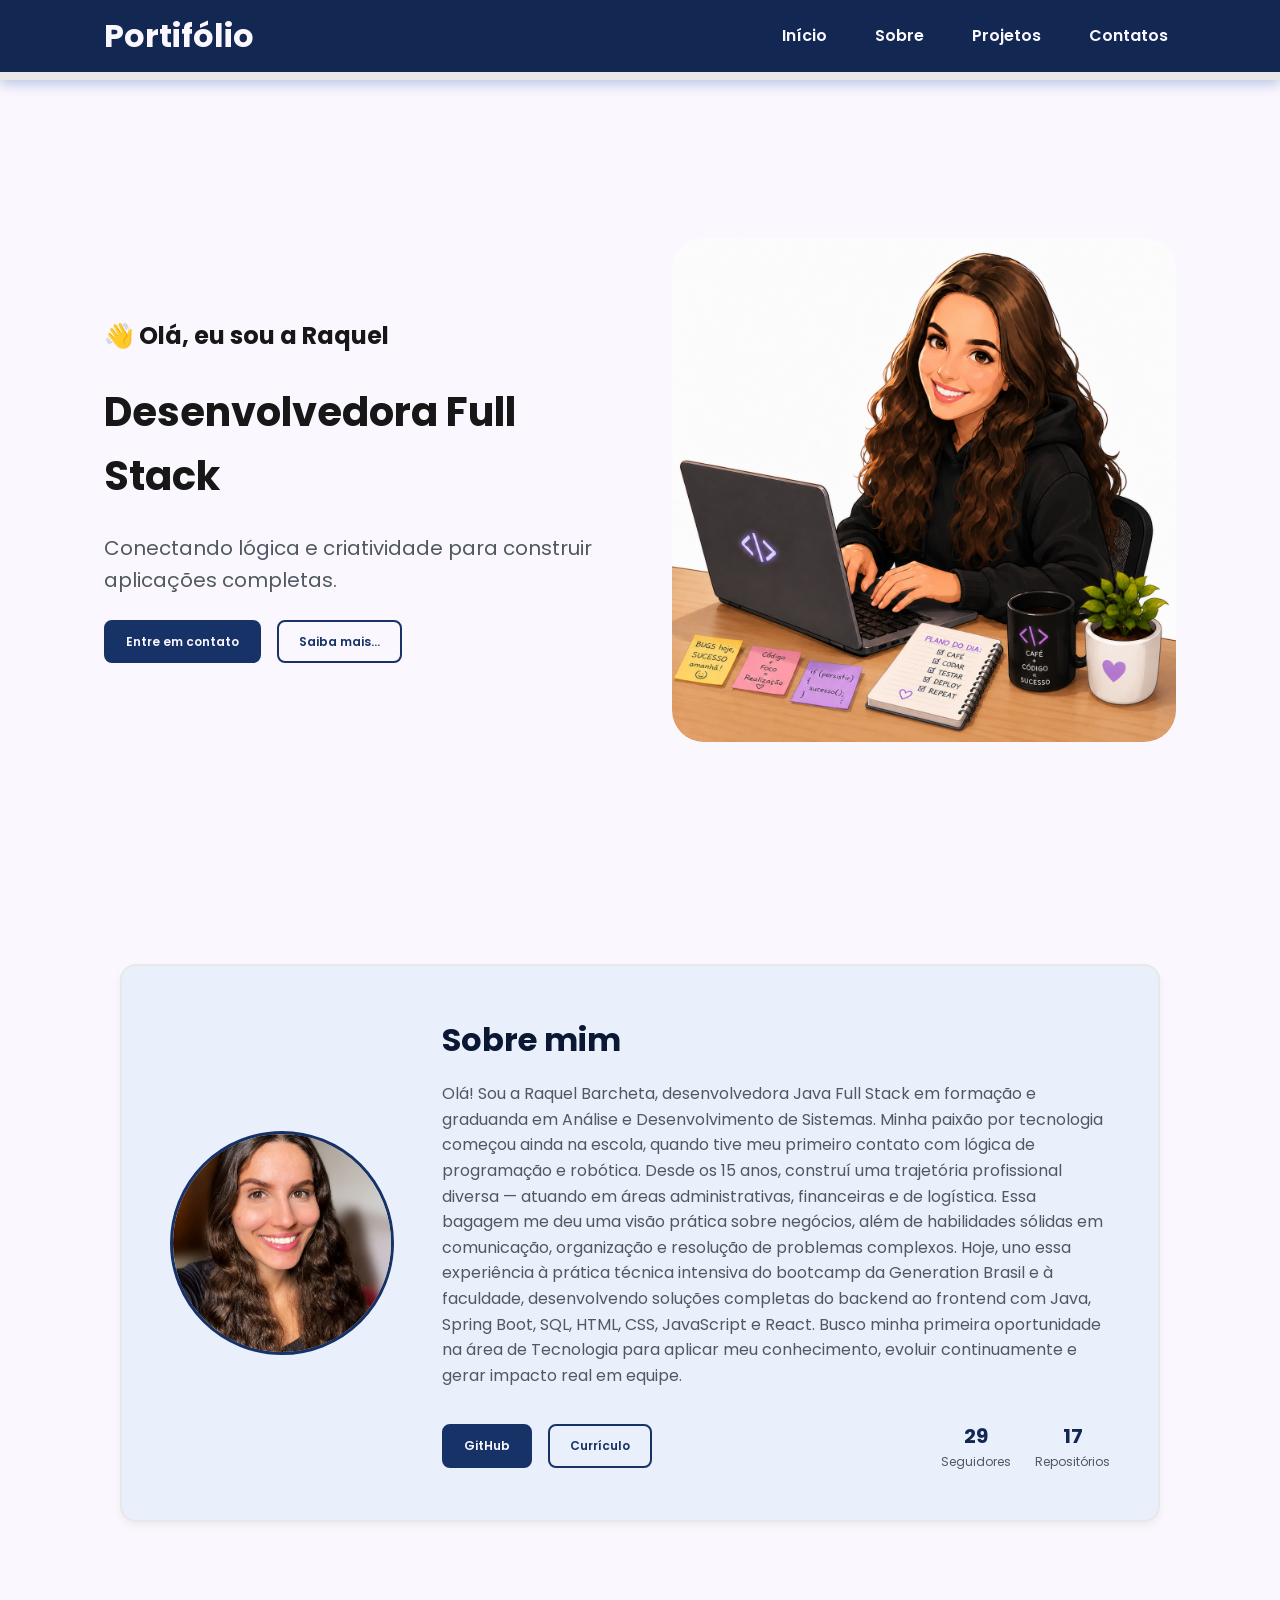
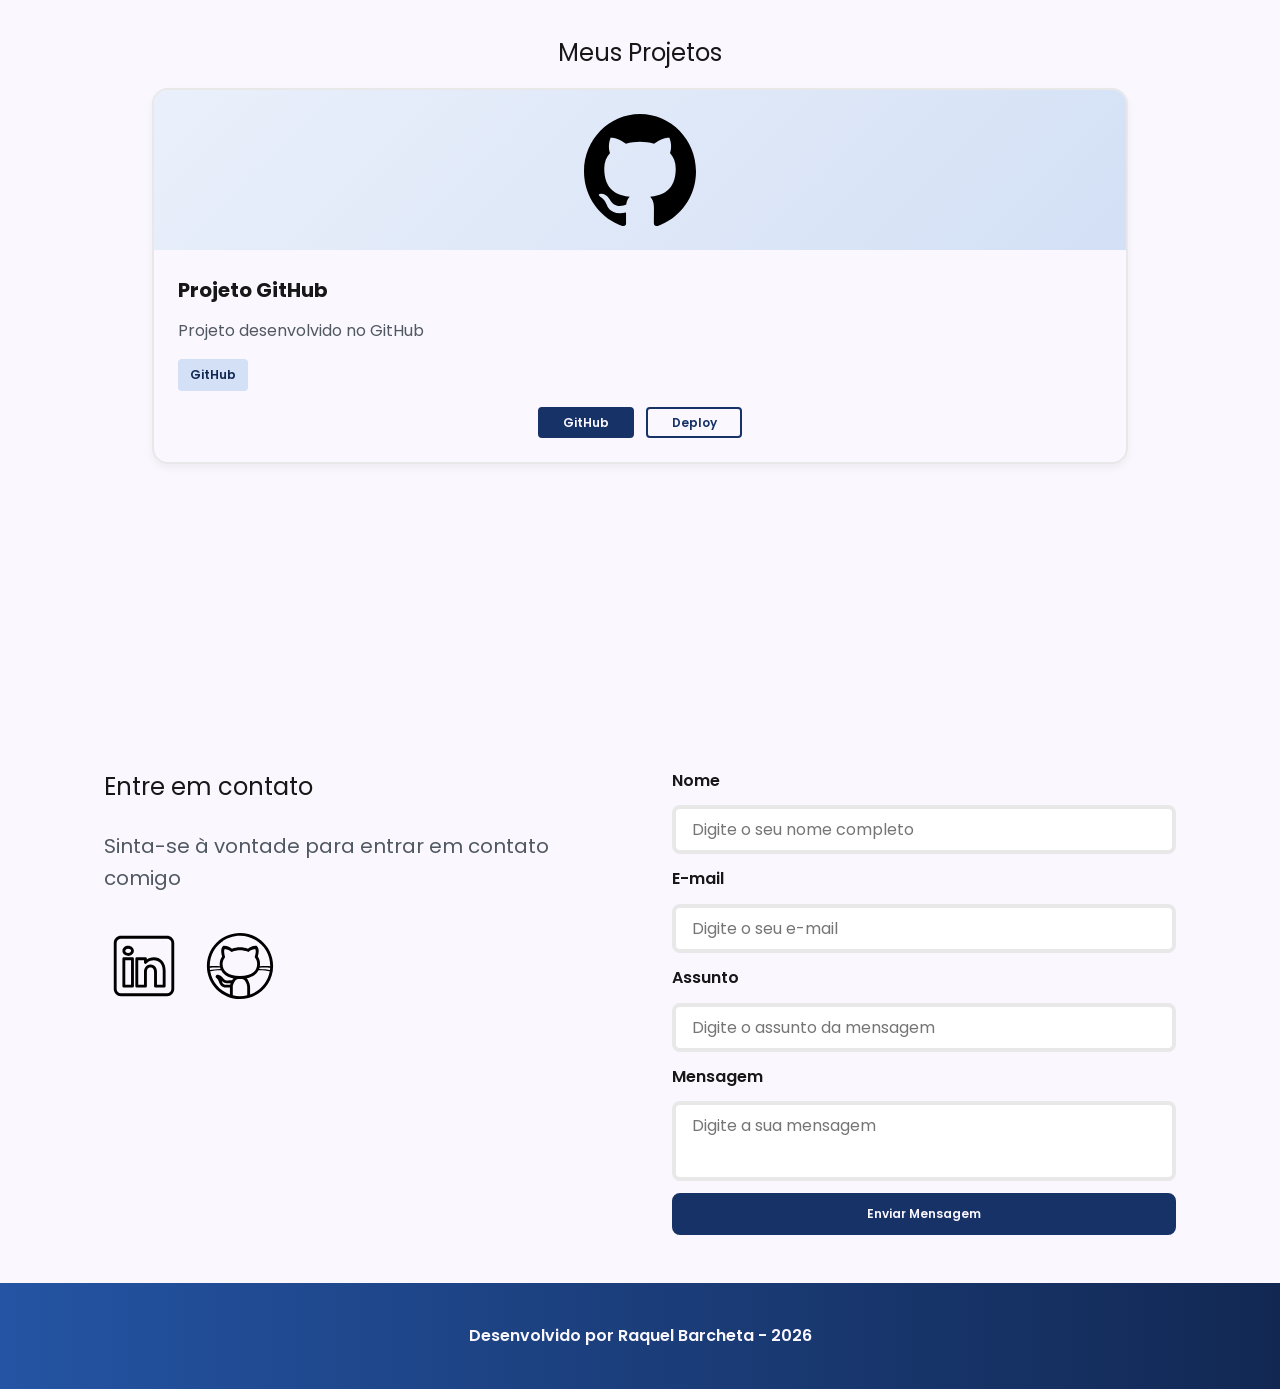
==== commit 93469003: "New Feature : Estilização personalizada" ====
--- a/index.html
+++ b/index.html
@@ -58,6 +58,7 @@
 
             <!-- Mensagem de Boas-vindas -->
             <article class="hero-content">
+                
                 <span>👋 Olá, eu sou a Raquel</span>
                 <h1>Desenvolvedora Full Stack</h1>
                 <p>Conectando lógica e criatividade para construir aplicações completas.</p>
@@ -71,7 +72,7 @@
 
             <!-- Imagem da seção Hero -->
             <figure class="hero-image">
-                <img src="./assets/img/foto_dev_woman.svg" alt="Foto do autor do site" class="float-animation">
+                <img src="./assets/img/raquel-animada.svg" alt="Foto do autor do site" class="float-animation">
             </figure>
 
         </section>
@@ -81,7 +82,7 @@
 
             <!-- Imagem da seção About -->
             <figure class="about-image">
-                <img src="./assets/img/avatar_dev_woman.svg" width="300px" alt="Foto - Perfil do autor do site">
+                <img src="./assets/img/raquel.svg" width="300px" alt="Foto - Perfil do autor do site">
             </figure>
 
             <!-- Conteúdo da seção About -->
@@ -107,13 +108,13 @@
 
                         <!-- Número de seguidores -->
                         <div class="data-item">
-                            <span class="data-number">100</span>
+                            <span class="data-number">29</span>
                             <span class="data-label">Seguidores</span>
                         </div>
 
                         <!-- Número de repositórios -->
                         <div class="data-item">
-                            <span class="data-number">10</span>
+                            <span class="data-number">17</span>
                             <span class="data-label">Repositórios</span>
                         </div>
 
--- a/assets/css/styles.css
+++ b/assets/css/styles.css
@@ -10,18 +10,18 @@
  
 /* Variáveis */
 :root {
-    /* Paleta de Cores - Purple */
-    --purple-50: #f4eaff;
-    --purple-100: #e9dcfa;
-    --purple-200: #cdb3f0;
-    --purple-300: #b186e5;
-    --purple-400: #9460db;
-    --purple-500: #6b36c8;
-    --purple-600: #5b2ca0;
-    --purple-700: #4c2177;
-    --purple-800: #441f88;
-    --purple-900: #2a0e4d;
-    --purple-950: #1a0730;
+    /* Paleta de Cores - Azul Marinho */
+    --primary-50: #eaf0fb;
+    --primary-100: #d3e0f5;
+    --primary-200: #a3c0e8;
+    --primary-300: #6f9cd9;
+    --primary-400: #3f74c4;
+    --primary-500: #2454a3;
+    --primary-600: #1c4083;
+    --primary-700: #163266;
+    --primary-800: #122853;
+    --primary-900: #0a1833;
+    --primary-950: #060f1f;
  
     /* Cores Neutras */
     --gray-200: #e8e8e8;
@@ -34,8 +34,8 @@
  
     /* Sombras */
     --shadow-sm: 0 0.25rem 0.5rem rgba(0, 0, 0, 0.05);
-    --shadow-md: 0 0.25rem 0.75rem rgba(107, 54, 200, 0.3);
-    --shadow-lg: 0 0.5rem 1.5rem rgba(107, 54, 200, 0.2);
+    --shadow-md: 0 0.25rem 0.75rem rgba(36, 84, 163, 0.3);
+    --shadow-lg: 0 0.5rem 1.5rem rgba(36, 84, 163, 0.2);
  
     /* Espaçamentos */
     --spacing-xs: 0.5rem;
@@ -111,27 +111,27 @@
 }
  
 .botao{
-  border-color: var(--purple-700);
-  background-color: var(--purple-500);
+  border-color: var(--primary-700);
+  background-color: var(--primary-500);
   color: var(--white);
 }
  
 .botao:hover{
-  border-color: var(--purple-800);
-  background-color: var(--purple-700);
+  border-color: var(--primary-800);
+  background-color: var(--primary-700);
   box-shadow: var(--shadow-md);
   transform: translateY(-0.25rem);
 }
  
 .botao-outline{
-  border-color: var(--purple-700);
+  border-color: var(--primary-700);
   background-color: transparent;
-  color: var(--purple-700);
+  color: var(--primary-700);
 }
  
 .botao-outline:hover{
-  border-color: var(--purple-700);
-  background-color: var(--purple-500);
+  border-color: var(--primary-700);
+  background-color: var(--primary-500);
   color: var(--white);
   transform: translateY(-0.25rem);
 }
@@ -156,8 +156,8 @@
   width: 100%;
   height: 5rem;
   border-bottom: var(--spacing-xs) solid var(--gray-200);
-  box-shadow: var(--purple-800);
-  background-color: var(--purple-800);
+  box-shadow: var(--shadow-md);
+  background-color: var(--primary-800);
 }
  
 header a {
@@ -167,7 +167,7 @@
 }
  
 header a:hover {
-  color: var(--purple-100);
+  color: var(--primary-100);
 }
  
 #titulo{
@@ -240,19 +240,19 @@
   max-width: 100%;
   border-radius: var(--radius-xl);
 }
-
+ 
 /* Animação Flutuante */
-
+ 
 @keyframes float {
   0%,
   100% {
     transform: translateY(0);
    } 
-
+ 
    50% {
-
+ 
     transform: translateY(-1.25rem);
-
+ 
    }
  
 }
@@ -261,9 +261,9 @@
 .float-animation {
   animation: float 3s ease-in-out infinite;
 }
-
+ 
 /* Seção - Sobre Mim */
-
+ 
 .about-container {
    scroll-margin-top: 3rem;
    display: flex;
@@ -274,10 +274,10 @@
    padding: var(--spacing-xl);
    border: 0.15rem solid var(--gray-200);
    border-radius: var(--radius-lg);
-   background-color: var(--gray-200);
+   background-color: var(--primary-50);
    box-shadow: var(--shadow-sm);
 }
-
+ 
 .about-image {
    display: flex;
    justify-content: center;
@@ -285,41 +285,41 @@
    flex-shrink: 0;
    width: 14rem;
    height: 14rem;
-   border: 0.2rem solid var(--purple-700);
+   border: 0.2rem solid var(--primary-700);
    border-radius: 50%;
-   background: linear-gradient(135deg, var(--purple-50) 0%, var(--purple-100) 100%);
+   background: linear-gradient(135deg, var(--primary-50) 0%, var(--primary-100) 100%);
    overflow: hidden;
 }
-
+ 
 .about-image img {
    width: 100%;
    height: 100%;
    object-fit: cover;
 }
-
+ 
 .about-content {
    display: flex;
    flex: 1;
    flex-direction: column;
    text-align: left;
 }
-
+ 
 .about-content h2 {
    margin-bottom: var(--spacing-sm);
    font-size: var(--text-2xl);
    font-weight: 700;
-   color: var(--purple-900);
-}
-
+   color: var(--primary-900);
+}
+ 
 .about-content p {
    margin-bottom: var(--spacing-lg);
    font-size: var(--text-base);
    line-height: 1.6;
    color: var(--gray-400);
 }
-
+ 
 /* Botões e Dados */
-
+ 
 .about-buttons-data {
    display: flex;
    justify-content: space-between;
@@ -327,83 +327,83 @@
    gap: var(--spacing-md);
    margin-top: auto;
 }
-
+ 
 .buttons-container {
    display: flex;
    gap: var(--spacing-sm);
 }
-
+ 
 .botao {
    padding: 0.625rem 1.25rem;
    border-radius: var(--radius-md);
-   background-color: var(--purple-700);
+   background-color: var(--primary-700);
    font-size: var(--text-sm);
    font-weight: 600;
    color: var(--white);
    text-decoration: none;
    transition: var(--transition-default);
 }
-
+ 
 .botao:hover {
-   background-color: var(--purple-800);
-}
-
+   background-color: var(--primary-800);
+}
+ 
 .botao-outline {
    padding: 0.625rem 1.25rem;
-   border: 0.125rem solid var(--purple-700);
+   border: 0.125rem solid var(--primary-700);
    border-radius: var(--radius-md);
    background-color: transparent;
    font-size: var(--text-sm);
    font-weight: 600;
-   color: var(--purple-700);
+   color: var(--primary-700);
    text-decoration: none;
    transition: var(--transition-default);
 }
-
+ 
 .botao-outline:hover {
-   background-color: var(--purple-700);
+   background-color: var(--primary-700);
    color: var(--white);
 }
-
+ 
 .data-container {
    display: flex;
    gap: var(--spacing-md);
 }
-
+ 
 .data-item {
    display: flex;
    flex-direction: column;
    align-items: center;
 }
-
+ 
 .data-number {
    font-size: var(--text-lg);
    font-weight: 700;
-   color: var(--purple-800);
-}
-
+   color: var(--primary-800);
+}
+ 
 .data-label {
    font-size: var(--text-sm);
    color: var(--gray-400);
 }
-
+ 
 /* Projects */
-
+ 
 .projects-container {
    scroll-margin-top: 3rem;
    margin: var(--spacing-2xl) auto;
    text-align: center;
 }
-
+ 
 .projects-swiper {
    position: relative;
    width: 100%;
    padding: var(--spacing-sm) var(--spacing-xl) var(--spacing-xl);
    overflow: hidden;
 }
-
+ 
 /* Card Projetos */
-
+ 
 .project-card {
    display: flex;
    flex-direction: column;
@@ -416,20 +416,20 @@
    overflow: hidden;
    transition: var(--transition-default);
 }
-
+ 
 .project-card:hover {
-   box-shadow: var(--spacing-lg);
-}
-
+   box-shadow: var(--shadow-lg);
+}
+ 
 .project-image {
    display: flex;
    justify-content: center;
    align-items: center;
    width: 100%;
    height: 10rem;
-   background: linear-gradient(135deg, var(--purple-50) 0%, var(--purple-100) 100%);
-}
-
+   background: linear-gradient(135deg, var(--primary-50) 0%, var(--primary-100) 100%);
+}
+ 
 .project-image img {
    width: 75%;
    height: 75%;
@@ -438,7 +438,7 @@
    object-fit: contain;
    transition: transform 0.3s ease;
 }
-
+ 
 .project-content {
    display: flex;
    flex: 1;
@@ -446,35 +446,35 @@
    padding: var(--spacing-md);
    text-align: left;
 }
-
+ 
 .project-content h3 {
    margin-bottom: 0.75rem;
    font-size: var(--text-lg);
    font-weight: 700;
 }
-
+ 
 .project-content p {
    flex: 1;
    margin-bottom: var(--spacing-sm);
    font-size: var(--text-base);
    color: var(--gray-400);
 }
-
+ 
 .project-tags {
    display: flex;
    flex-wrap: wrap;
    gap: var(--spacing-xs);
 }
-
+ 
 .tag{
    padding: 0.375rem 0.75rem;
    border-radius: var(--radius-sm);
-   background-color: var(--purple-100);
+   background-color: var(--primary-100);
    font-size: var(--text-sm);
    font-weight: 600;
-   color: var(--purple-800);
-}
-
+   color: var(--primary-800);
+}
+ 
 .project-buttons {
    display: flex;
    justify-content: center;
@@ -482,7 +482,7 @@
    gap: 0.75rem;
    margin-top: var(--spacing-sm);
 }
-
+ 
 /* Configuração do Swiper */
  
 .swiper-wrapper {
@@ -504,12 +504,12 @@
 .swiper-button-next:after,
 .swiper-button-prev:after {
     font-size: var(--text-lg);
-    color: var(--purple-500);
+    color: var(--primary-500);
 }
  
 .swiper-button-next:hover:after,
 .swiper-button-prev:hover:after {
-    color: var(--purple-800);
+    color: var(--primary-800);
 }
  
 /* Indicadores de paginação */
@@ -523,34 +523,34 @@
 .swiper-pagination-bullet-active {
     width: var(--spacing-lg);
     border-radius: var(--radius-sm);
-    background-color: var(--purple-500);
-}
-
+    background-color: var(--primary-500);
+}
+ 
 /* Seção de Contatos */
-
+ 
 .contact-container {
    display: grid;
    grid-template-columns: 1fr 1fr;
    gap: var(--spacing-2xl);
 }
-
+ 
 /* Redes Sociais */
-
+ 
 .contact-info h2 {
    margin-bottom: var(--spacing-md);
 }
-
+ 
 .contact-info p {
    margin-bottom: var(--spacing-lg);
 }
-
+ 
 .social-container {
    display: flex;
    justify-content: flex-start;
    align-items: center;
    gap: var(--spacing-sm);
 }
-
+ 
 .social-icon {
    width: 5rem;
    height: 5rem;
@@ -558,35 +558,35 @@
    border-radius: var(--radius-md);
    transition: var(--transition-default);
 }
-
+ 
 .social-icon img {
    width: 100%;
    filter: brightness(0) saturate(100%);
    transition: filter 0.3s ease;
 }
-
+ 
 .social-icon img:hover {
   filter: brightness(0) 
           saturate(100%) 
-          invert(42%) 
-          sepia(93%) 
-          saturate(1352%) 
-          hue-rotate(243deg) 
-          brightness(79%) 
-          contrast(91%);
-}
-
+          invert(20%) 
+          sepia(54%) 
+          saturate(1800%) 
+          hue-rotate(196deg) 
+          brightness(90%) 
+          contrast(95%);
+}
+ 
 form {
    display: flex;
    flex-direction: column;
    gap: 0.75rem;
 }
-
+ 
 form label {
    font-size: var(--text-base);
    font-weight: 600;
 }
-
+ 
 form input,
 form textarea {
    width: 100%;
@@ -597,26 +597,26 @@
    font-size: var(--text-base);
    transition: border-color 0.3s ease;
 }
-
+ 
 form input:focus
 form textarea:focus {
-   border-color: var(--purple-500);
+   border-color: var(--primary-500);
    outline: none;
 }
-
+ 
 form textarea {
    min-height: 5rem;
    resize: none;
 }
-
+ 
 form span {
    margin-top: -0.75rem;
    font-size: var(--text-sm);
    color: var(--error);
 }
-
+ 
 /* Seção Sucesso */
-
+ 
 .success-container {
     display: flex;
     justify-content: center;
@@ -624,52 +624,467 @@
     min-height: calc(100vh - 5rem - 6.5rem);
     padding: var(--spacing-xl) var(--spacing-md);
 }
-
+ 
 .success-content {
     display: flex;
     flex-direction: column;
     align-items: center;
     max-width: 32rem;
     padding: var(--spacing-2xl) var(--spacing-xl);
-    border: 0.15rem solid var(--gray-200);
-    border-radius: var(--radius-lg);
-    background-color: var(--gray-200);
-    box-shadow: var(--shadow-sm);
+    background-color: var(--white);
     text-align: center;
 }
-
+ 
 .success-icon {
     display: flex;
     justify-content: center;
     align-items: center;
+    width: 5rem;
+    height: 5rem;
+    background-color: var(--primary-200);
+    border-radius: var(--radius-full);
     margin-bottom: var(--spacing-md);
 }
-
-.success-icon img {
-    width: 100%;
-    max-width: 12rem;
-    height: auto;
-}
-
+ 
+.success-icon img,
+.success-icon svg {
+    width: 3.5rem;
+    height: 3.5rem;
+    object-fit: contain;
+    animation: none;
+    filter: invert(14%) sepia(50%) saturate(2200%) hue-rotate(196deg) brightness(45%) contrast(100%);
+}
+ 
 .success-content h1 {
     margin-bottom: var(--spacing-xs);
     font-size: var(--text-2xl);
     font-weight: 700;
-    color: var(--purple-900);
-}
-
+    color: var(--primary-900);
+}
+ 
 .success-content p {
     margin-bottom: var(--spacing-lg);
     font-size: var(--text-lg);
     color: var(--gray-400);
 }
-
+ 
 /* Footer */
-
+ 
 footer {
     padding: 2.5rem;
-    background: linear-gradient(to right, var(--purple-500), var(--purple-800));
+    background: linear-gradient(to right, var(--primary-500), var(--primary-800));
     font-weight: 600;
     text-align: center;
     color: var(--white);
-}+}
+ 
+/* Responsividade Tablet */
+ 
+@media screen and (max-width: 1024px) {
+ 
+  .section-container {
+    padding: var(--spacing-lg) var(--spacing-md);
+  }
+ 
+  .section-container h1 {
+    font-size: var(--text-3xl);
+  }
+ 
+  .section-container h2 {
+    font-size: var(--text-2xl);
+  }
+ 
+  .section-container p {
+    font-size: var(--text-base);
+  }
+ 
+  .section-container span {
+    font-size: var(--text-lg);
+  }
+ 
+  .success-content h1 {
+    font-size: var(--text-3xl);
+  }
+ 
+  .success-content h2 {
+    font-size: var(--text-lg);
+  }
+ 
+  #titulo{
+    font-size: var(--text-xl);
+  }
+ 
+  @media screen and (max-width: 768px){
+    .menu-list{
+      display: none;
+    }
+  }
+ 
+  /* Responsividade Tablet - Seção Hero */
+ 
+  .hero-container{
+    flex-direction: column-reverse;
+    gap: var(--spacing-lg);
+    min-height: 60vh;
+    text-align: center;
+  }
+ 
+  .hero-content,
+  .hero-image{
+    width: 90%;
+  }
+ 
+  .hero-image img{
+    object-fit: cover;
+  }
+ 
+  .buttons-container{
+    justify-content: center;
+    width: 100%;
+  }
+ 
+  .hero-container .botao,
+  .hero-container .botao-outline{
+    padding: 0.75rem 1.5rem;
+    font-size: var(--text-base);
+    white-space: nowrap;
+  }
+ 
+/* Responsividade Tablet Seção About*/
+ 
+.about-container{
+  flex-direction: column;
+  gap: var(--spacing-lg);
+  margin: var(--spacing-lg);
+  padding: var(--spacing-lg);
+}
+ 
+.about-image{
+  display: flex;
+  flex: 1;
+  justify-content: center;
+  width: 100%;
+  max-width: 16rem;
+  aspect-ratio: 1 / 1;
+  height: auto;
+}
+ 
+.about-image img{
+  width: 100%;
+  height: 100%;
+  max-width: none; 
+}
+ 
+.about-content{
+  width: 100%;
+}
+ 
+.about-buttons-data{
+  flex-direction: column;
+  gap: var(--spacing-md);
+  align-items: stretch;
+}
+ 
+.about-buttons-data .botao{
+  margin-right: 0;
+}
+ 
+.data-container {
+  justify-content: center;
+  width: 100%;
+}
+ 
+/* Responsividade Tablet - Seção Projects */
+ 
+.projects-container{
+    margin: var(--spacing-sm) var(--spacing-lg);
+}
+ 
+.projects-swiper{
+    margin: 0;
+    padding: var(--spacing-sm) var(--spacing-lg) 2.5rem;
+}
+ 
+.project-card{
+    width: 100%;
+    height: 30%;
+    min-height: 30rem;
+    max-height: 30rem;
+    max-width: 100%;
+}
+ 
+ 
+.project-content{
+    display: flex;
+    flex-direction: column;
+    justify-content: space-between;
+    height: 100%;
+}
+ 
+.project-content p{
+    flex: 1;
+    overflow: hidden;
+}
+ 
+.project-tags{
+    min-height: 2.5rem;
+    align-items: flex-start;
+}
+ 
+.swiper-wrapper{
+    align-items: stretch;
+}
+ 
+.swipper-slide{
+    display: flex;
+    justify-content: center;
+    align-items: stretch;
+    height: auto;
+}
+ 
+.swiper-button-next,
+.swiper-button-prev{
+    display: none;
+}
+ 
+/* Responsividade Tablet - Seção Contacts */
+ 
+.contact-container {
+   grid-template-columns: 1fr;
+   gap: var(--spacing-lg);
+   width: 90%;
+   margin: 0 auto;
+}
+ 
+/* Responsividade Tablet - Footer */
+ 
+  footer{
+    padding: var(--spacing-md);
+    font-size: var(--text-sm);
+  }
+ 
+/* Responsividade Tablet - Seção Sucess */
+ 
+.success-container{
+   padding: var(--spacing-xl) var(--spacing-md);
+   min-height: calc(100vh - 10rem);
+}
+ 
+.success-content{
+   gap: var(--spacing-lg);
+   max-width: 30rem;
+}
+ 
+.success-icon{
+   width: 6rem;
+   height: 6rem;
+}
+ 
+.success-icon img{
+   width: 5rem;
+   height: 5rem;
+}
+ 
+}
+ 
+/* Responsividade Celular */
+ 
+@media screen and (max-width: 480px){
+ 
+  .section-container {
+    padding: var(--spacing-md) var(--spacing-sm);
+  }
+ 
+  #titulo{
+    font-size: var(--text-lg);
+  }
+ 
+  .menu-content{
+    padding: 0 var(--spacing-sm);
+  }
+ 
+  /* Responsividade Celular - Seção Hero */
+ 
+  .hero-container{
+    min-height: 50vh;
+    gap: var(--spacing-md);
+  }
+ 
+  .hero-content{
+    gap: var(--spacing-sm);
+  }
+ 
+  .hero-content span{
+    font-size: var(--text-base);
+  }
+ 
+  .hero-content h1{
+    font-size: var(--text-2xl);
+  }
+ 
+  .hero-content p{
+    font-size: var(--text-base);
+  }
+ 
+  .hero-content,
+  .hero-image{
+    width: 100%;
+  }
+ 
+  .buttons-container{
+    flex-direction: column;
+    gap: var(--spacing-xs);
+  }
+ 
+  .hero-container .botao,
+  .hero-container .botao-outline{
+    width: 100%;
+    padding: 0.75rem 1rem;
+  }
+ 
+  /* Responsividade Celular - Seção About */
+ 
+  .about-container{
+    margin: var(--spacing-md);
+    padding: var(--spacing-md);
+  }
+ 
+  .about-image{
+    max-width: 10rem;
+  }
+ 
+  .about-content{
+    text-align: center;
+  }
+ 
+  .about-content h2{
+    font-size: var(--text-xl);
+  }
+ 
+  .about-content p{
+    font-size: var(--text-sm);
+  }
+ 
+  .about-buttons-data{
+    align-items: center;
+  }
+ 
+  .buttons-container{
+    width: 100%;
+  }
+ 
+  .data-container{
+    flex-wrap: wrap;
+    gap: var(--spacing-sm);
+  }
+ 
+  .data-number{
+    font-size: var(--text-base);
+  }
+ 
+  .data-label{
+    font-size: var(--text-sm);
+  }
+ 
+  /* Responsividade Celular - Seção Projects */
+ 
+  .projects-container{
+    margin: var(--spacing-sm) var(--spacing-sm);
+  }
+ 
+  .projects-swiper{
+    padding: var(--spacing-sm) var(--spacing-sm) 2.5rem;
+  }
+ 
+  .project-card{
+    min-height: 26rem;
+    max-height: none;
+  }
+ 
+  .project-image{
+    height: 8rem;
+  }
+ 
+  .project-content h3{
+    font-size: var(--text-base);
+  }
+ 
+  .project-content p{
+    font-size: var(--text-sm);
+  }
+ 
+  .tag{
+    padding: 0.25rem 0.5rem;
+    font-size: 0.65rem;
+  }
+ 
+  .project-buttons{
+    flex-direction: column;
+    width: 100%;
+  }
+ 
+  .project-buttons .botao,
+  .project-buttons .botao-outline{
+    width: 100%;
+  }
+ 
+  /* Responsividade Celular - Seção Contacts */
+ 
+  .contact-container{
+    width: 100%;
+  }
+ 
+  .social-container{
+    justify-content: left;
+    flex-wrap: wrap;
+  }
+ 
+  .social-icon{
+    width: 4rem;
+    height: 4rem;
+  }
+ 
+  form input,
+  form textarea{
+    padding: 0.5rem;
+    font-size: var(--text-sm);
+  }
+ 
+  /* Responsividade Celular - Seção Sucesso */
+ 
+  .success-container{
+    padding: var(--spacing-lg) var(--spacing-sm);
+  }
+ 
+  .success-content{
+    padding: var(--spacing-lg) var(--spacing-sm);
+  }
+ 
+  .success-icon{
+    width: 4.5rem;
+    height: 4.5rem;
+  }
+ 
+  .success-icon img,
+  .success-icon svg{
+    width: 2.5rem;
+    height: 2.5rem;
+  }
+ 
+  .success-content h1{
+    font-size: var(--text-xl);
+  }
+ 
+  .success-content p{
+    font-size: var(--text-base);
+  }
+ 
+  /* Responsividade Celular - Footer */
+ 
+  footer{
+    padding: var(--spacing-md);
+    font-size: var(--text-sm);
+  }
+ 
+}
+ 
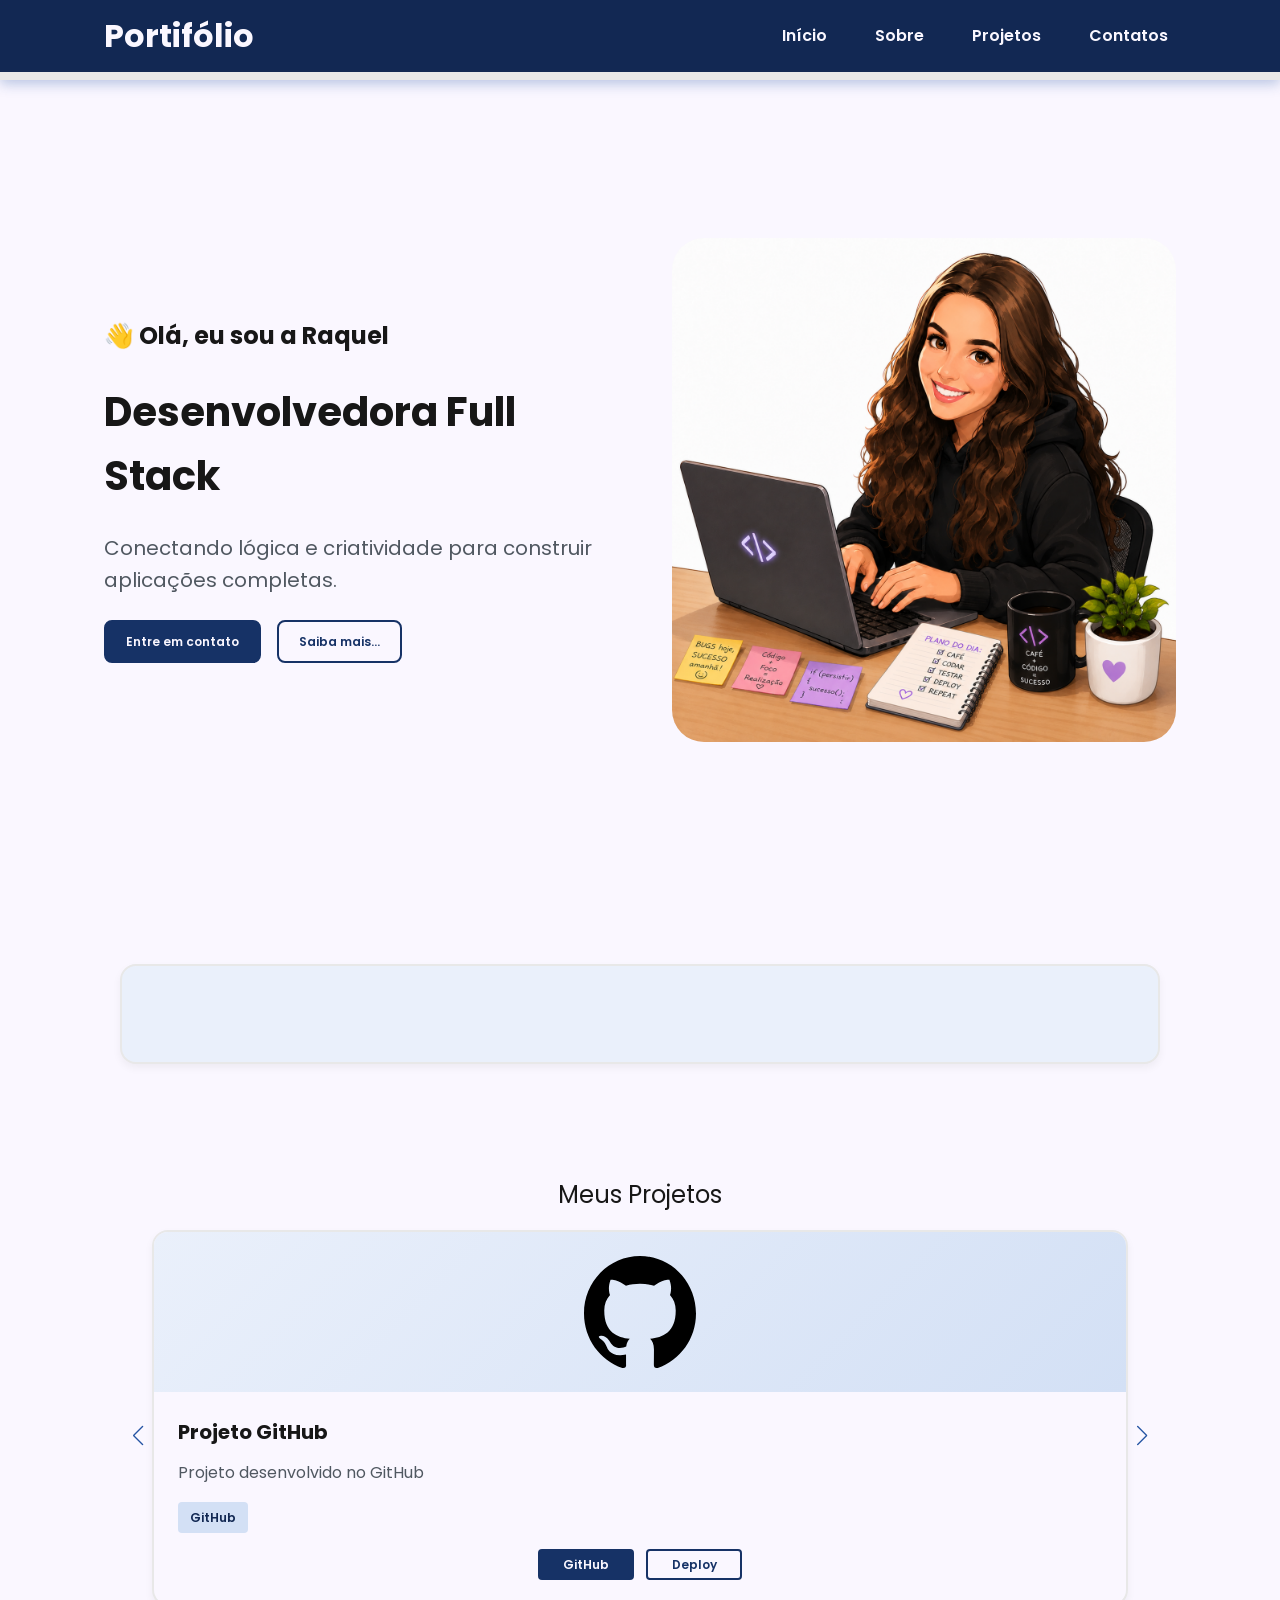
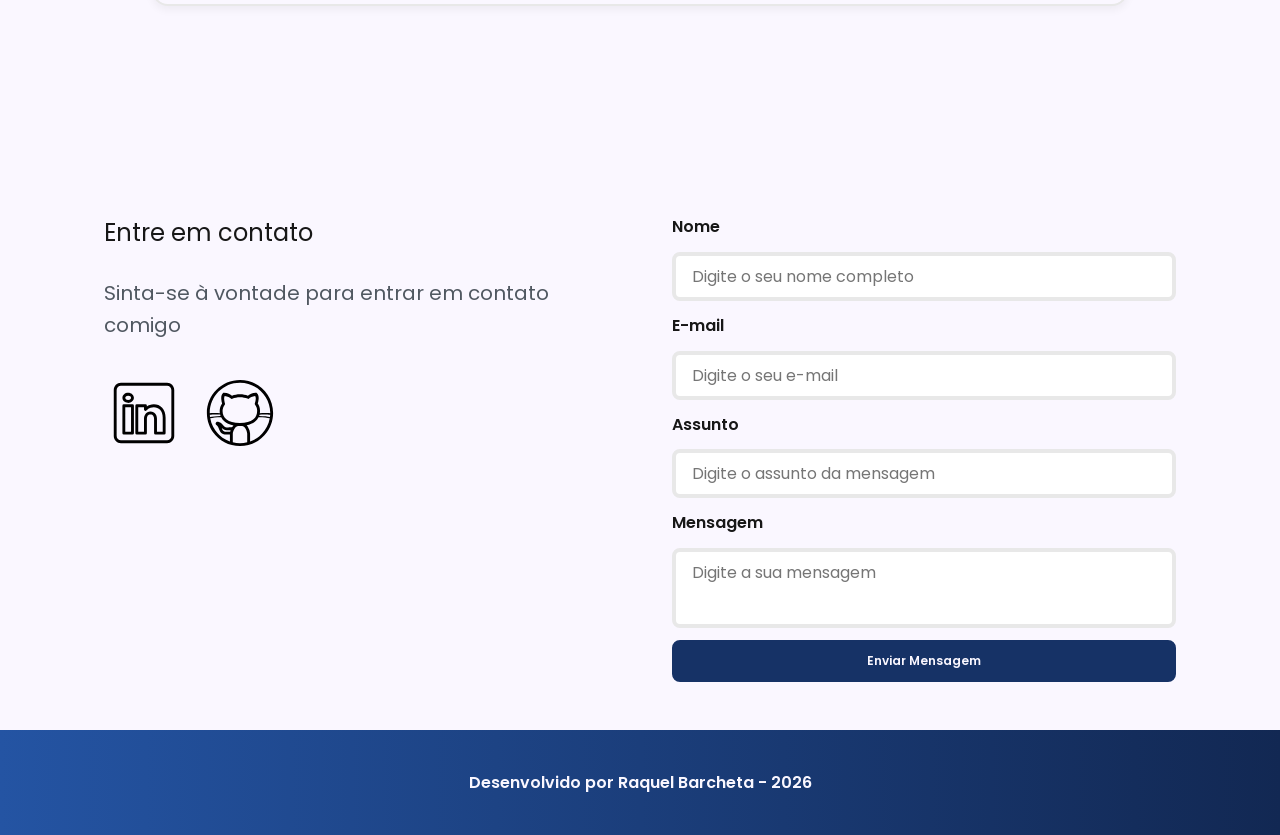
==== commit 09a5c21c: "Finalizando portifolio com js" ====
--- a/index.html
+++ b/index.html
@@ -19,7 +19,14 @@
 
     <meta name="robots" content="index, follow">
 
-    <link rel="icon" type="image/svg+xml" href="./assets/img/favicon.svg">
+    <link rel="icon" 
+      type="image/svg+xml" 
+      href="./assets/img/favicon.svg"
+    />
+
+    <!-- SWIPER CSS -->
+    <link rel="stylesheet" href="https://cdn.jsdelivr.net/npm/swiper@11/swiper-bundle.min.css">
+ 
 
     <!-- CSS principal da página -->
     <link rel="stylesheet" href="./assets/css/styles.css">
@@ -80,49 +87,7 @@
         <!-- Seção Sobre mim -->
         <section id="about" class="section-container about-container">
 
-            <!-- Imagem da seção About -->
-            <figure class="about-image">
-                <img src="./assets/img/raquel.svg" width="300px" alt="Foto - Perfil do autor do site">
-            </figure>
-
-            <!-- Conteúdo da seção About -->
-            <article class="about-content">
-                <h2>Sobre mim</h2>
-                <p>Olá! Sou a Raquel Barcheta, desenvolvedora Java Full Stack em formação e graduanda em Análise e Desenvolvimento de Sistemas.
-                Minha paixão por tecnologia começou ainda na escola, quando tive meu primeiro contato com lógica de programação e robótica. Desde os 15 anos, construí uma trajetória profissional diversa — atuando em áreas administrativas, financeiras e de logística.
-                Essa bagagem me deu uma visão prática sobre negócios, além de habilidades sólidas em comunicação, organização e resolução de problemas complexos.
-                Hoje, uno essa experiência à prática técnica intensiva do bootcamp da Generation Brasil e à faculdade, desenvolvendo soluções completas do backend ao frontend com Java, Spring Boot, SQL, HTML, CSS, JavaScript e React.
-                Busco minha primeira oportunidade na área de Tecnologia para aplicar meu conhecimento, evoluir continuamente e gerar impacto real em equipe.</p>
-
-                <!-- Links (GitHub, Currículo e Dados do GitHub) -->
-                <div class="about-buttons-data">
-
-                    <!-- Links -->
-                    <div class="buttons-container">
-                        <a href="#" target="_blank" class="botao">GitHub</a>
-                        <a href="#" target="_blank" class="botao-outline">Currículo</a>
-                    </div>
-
-                    <!-- Dados - Repositório GitHub -->
-                    <div class="data-container">
-
-                        <!-- Número de seguidores -->
-                        <div class="data-item">
-                            <span class="data-number">29</span>
-                            <span class="data-label">Seguidores</span>
-                        </div>
-
-                        <!-- Número de repositórios -->
-                        <div class="data-item">
-                            <span class="data-number">17</span>
-                            <span class="data-label">Repositórios</span>
-                        </div>
-
-                    </div>
-
-                </div>
-
-            </article>
+            
 
         </section>
 
@@ -201,8 +166,12 @@
 
             </article>
 
+
             <!-- Formulário de contato -->
-            <form id="formulario">
+            <form id="formulario" action="https://formsubmit.co/a92e4ab7f3a0d89e4b7bb781a9177d1b" method="POST">
+
+                <input type="hidden" name="_next" value="http://localhost:5500/success.html">
+                <input type="hidden" name="_captcha" value="false">
 
                 <label for="nome">Nome</label>
                 <input id="nome" name="nome" type="text" placeholder="Digite o seu nome completo">
@@ -233,6 +202,12 @@
         Desenvolvido por Raquel Barcheta - 2026
     </footer>
 
+    <!-- SWIPER JS -->
+    <script src="https://cdn.jsdelivr.net/npm/swiper@11/swiper-bundle.min.js"></script>
+    
+    <!-- SWIPER Script -->
+    <script src="./assets/js/script.js"></script>
+
 </body>
 
 </html>
--- a/assets/css/styles.css
+++ b/assets/css/styles.css
@@ -954,7 +954,7 @@
   }
  
   .about-content{
-    text-align: center;
+    text-align: left;
   }
  
   .about-content h2{
